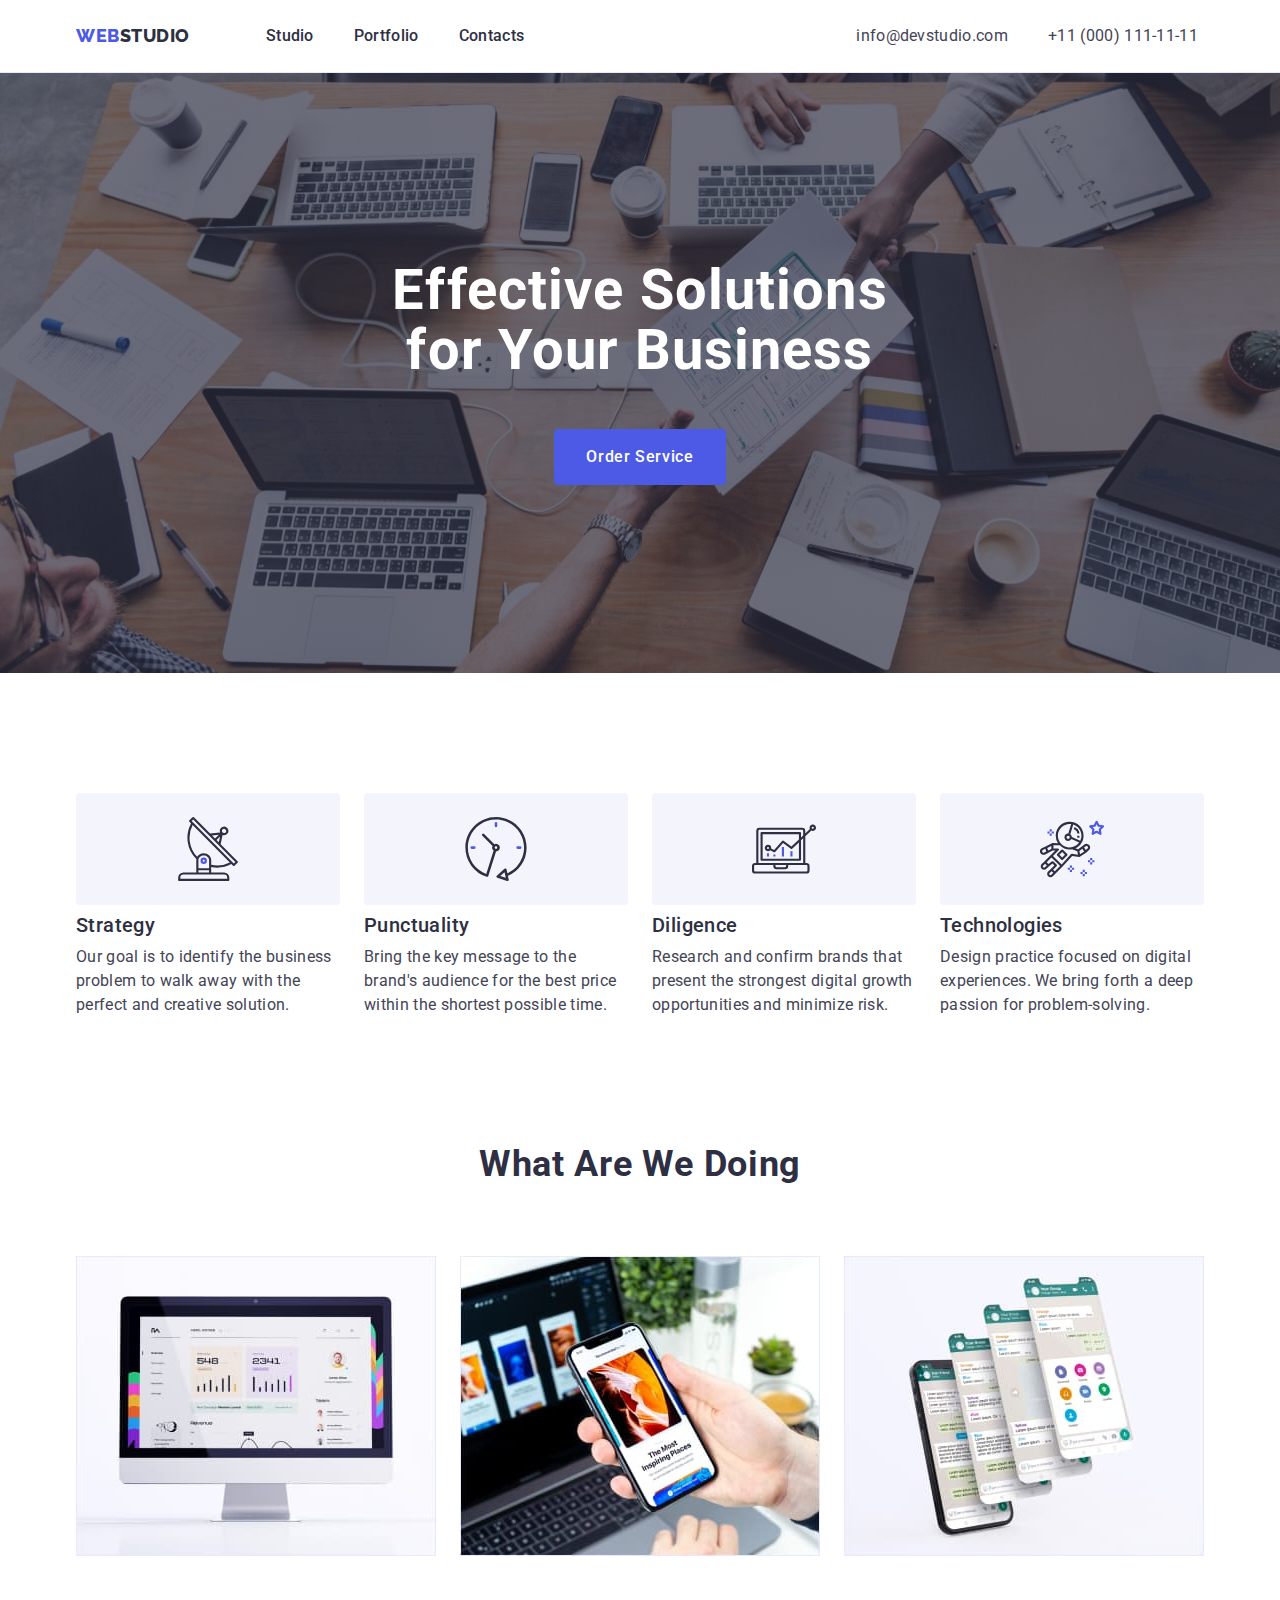
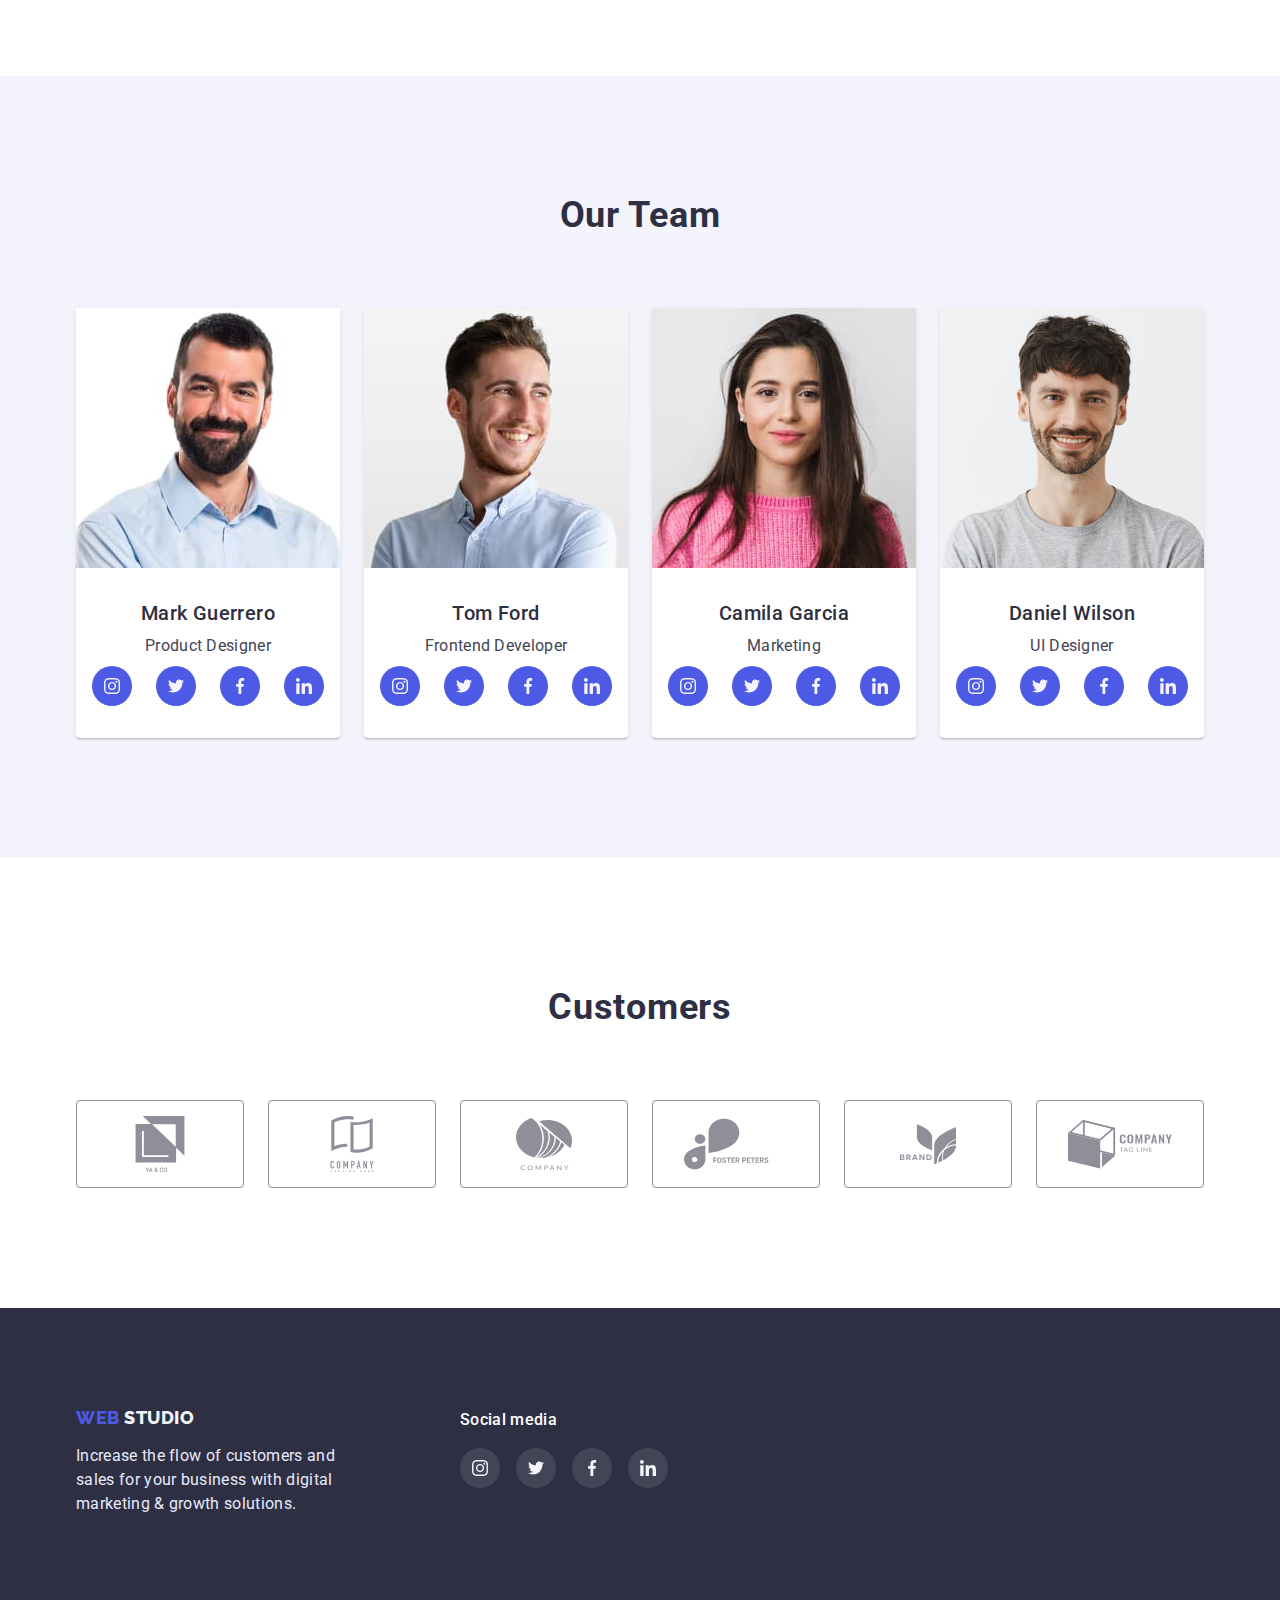
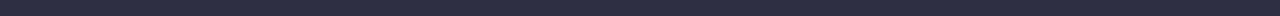
==== index.html @ ed2f0dbb "Add files via upload" ====
<!DOCTYPE html>
<html lang="en">
  <head>
    <meta charset="UTF-8" />
    <meta http-equiv="X-UA-Compatible" content="IE=edge" />
    <meta name="viewport" content="width=device-width, initial-scale=1.0" />
    <title>Document</title>
    <link rel="stylesheet" href="./css/modern-normalize.css" />
    <link rel="stylesheet" href="./css/styles.css" />
    <link
      href="https://fonts.googleapis.com/css2?family=Raleway:wght@800&family=Roboto:wght@400;500;700;900&display=swap"
      rel="stylesheet"
    />
  </head>

  <body>
    <header>
      <div class="container header-cont">
        <nav class="nav-header">
          <a href="./index.html" class="logo"
            ><span class="logo-web">Web</span
            ><span class="logo-studio">Studio</span></a
          >
          <ul class="stud-portf-con">
            <li><a href="./index.html" class="navigation">Studio </a></li>
            <li>
              <a href="./portfolio.html" class="navigation"> Portfolio</a>
            </li>
            <li><a href="" class="navigation"> Contacts</a></li>
          </ul>
        </nav>
        <address class="address-cont">
          <ul class="contacts-list">
            <li>
              <a href="mailto:info@devstudio.com" class="contacts">
                info@devstudio.com</a
              >
            </li>
            <li>
              <a href="tel:+110001111111" class="contacts">
                +11 (000) 111-11-11</a
              >
            </li>
          </ul>
        </address>
      </div>
    </header>
    <main>
      <!-- hero image-->
      <section class="section item">
        <div class="container">
          <h1 class="main-header">Effective Solutions for Your Business</h1>
          <button type="button" class="order" data-modal-open >Order Service</button>
        </div>
      </section>
      <!-- section 1-->
      <section class="section features">
        <div class="container">
          <h2 class="visually-hidden">Advanteges</h2>
          <ul class="advanteges-list">
            <li class="advanteges-item">
              <svg class="advanteges-svg">
                <use href="./images/icons.svg#icon-antenna-1"></use>
              </svg>
            </li>
            <li class="advanteges-item">
              <svg class="advanteges-svg">
                <use href="./images/icons.svg#icon-clock-1"></use>
              </svg>
            </li>
            <li class="advanteges-item">
              <svg class="advanteges-svg">
                <use href="./images/icons.svg#icon-diagram-1"></use>
              </svg>
            </li>
            <li class="advanteges-item">
              <svg class="advanteges-svg">
                <use href="./images/icons.svg#icon-astronaut-1"></use>
              </svg>
            </li>
          </ul>

          <ul class="advanteges-list">
            <li class="advanteges-li">
              <h3 class="advant-header">Strategy</h3>
              <p class="advant-text">
                Our goal is to identify the business problem to walk away with
                the perfect and creative solution.
              </p>
            </li>
            <li class="advanteges-li">
              <h3 class="advant-header">Punctuality</h3>
              <p class="advant-text">
                Bring the key message to the brand's audience for the best price
                within the shortest possible time.
              </p>
            </li>
            <li class="advanteges-li">
              <h3 class="advant-header">Diligence</h3>
              <p class="advant-text">
                Research and confirm brands that present the strongest digital
                growth opportunities and minimize risk.
              </p>
            </li>
            <li class="advanteges-li">
              <h3 class="advant-header">Technologies</h3>
              <p class="advant-text">
                Design practice focused on digital experiences. We bring forth a
                deep passion for problem-solving.
              </p>
            </li>
          </ul>
        </div>
      </section>
      <!-- section 2-->
      <section class="section process">
        <div class="container">
          <h2 class="header-proc">What Are We Doing</h2>
          <ul class="wp-img">
            <li class="img-wp">
              <img
                src="./images/rectangle71.jpg"
                alt="computer screen"
                width="360"
              />
            </li>
            <li class="img-phone">
              <img src="./images/rectang72.jpg" alt="phone" width="360" />
            </li>
            <li class="img-phone-lap">
              <img
                src="./images/rectangle73.jpg"
                alt="phone on the background of a laptop"
                width="360"
              />
            </li>
          </ul>
        </div>
      </section>
      <!-- section 3-->
      <section class="section team">
        <div class="container">
          <h2 class="header-team">Our Team</h2>
          <ul class="personal">
            <li class="worker">
              <img
                src="./images/img2.jpg"
                alt="Photo Mark Guerrero"
                width="264"
              />
              <div class="text-worker">
                <h3 class="name">Mark Guerrero</h3>
                <p class="position">Product Designer</p>
              </div>
              <ul class="social-list">
                <li class="social-item">
                  <a href="" class="social-link">
                    <svg class="sotial-svg">
                      <use href="./images/icons.svg#icon-instagram-2"></use>
                    </svg>
                  </a>
                </li>
                <li class="social-item">
                  <a href="" class="social-link"
                    ><svg class="sotial-svg">
                      <use href="./images/icons.svg#icon-twitter-1"></use>
                    </svg>
                  </a>
                </li>
                <li class="social-item">
                  <a href="" class="social-link">
                    <svg class="sotial-svg">
                      <use href="./images/icons.svg#icon-facebook-1"></use>
                    </svg>
                  </a>
                </li>
                <li class="social-item">
                  <a href="" class="social-link">
                    <svg class="sotial-svg">
                      <use href="./images/icons.svg#icon-linkedin-1"></use>
                    </svg>
                  </a>
                </li>
              </ul>
            </li>
            <li class="worker">
              <img src="./images/img3.jpg" alt="Photo Tom Ford" width="264" />
              <div class="text-worker">
                <h3 class="name">Tom Ford</h3>
                <p class="position">Frontend Developer</p>
              </div>

              <ul class="social-list">
                <li class="social-item">
                  <a href="" class="social-link">
                    <svg class="sotial-svg">
                      <use href="./images/icons.svg#icon-instagram-2"></use>
                    </svg>
                  </a>
                </li>
                <li class="social-item">
                  <a href="" class="social-link"
                    ><svg class="sotial-svg">
                      <use href="./images/icons.svg#icon-twitter-1"></use>
                    </svg>
                  </a>
                </li>
                <li class="social-item">
                  <a href="" class="social-link">
                    <svg class="sotial-svg">
                      <use href="./images/icons.svg#icon-facebook-1"></use>
                    </svg>
                  </a>
                </li>
                <li class="social-item">
                  <a href="" class="social-link">
                    <svg class="sotial-svg">
                      <use href="./images/icons.svg#icon-linkedin-1"></use>
                    </svg>
                  </a>
                </li>
              </ul>
            </li>
            <li class="worker">
              <img
                src="./images/img4.jpg"
                alt="Photo Camila Garcia"
                width="264"
              />
              <div class="text-worker">
                <h3 class="name">Camila Garcia</h3>
                <p class="position">Marketing</p>
              </div>
              <ul class="social-list">
                <li class="social-item">
                  <a href="" class="social-link">
                    <svg class="sotial-svg">
                      <use href="./images/icons.svg#icon-instagram-2"></use>
                    </svg>
                  </a>
                </li>
                <li class="social-item">
                  <a href="" class="social-link"
                    ><svg class="sotial-svg">
                      <use href="./images/icons.svg#icon-twitter-1"></use>
                    </svg>
                  </a>
                </li>
                <li class="social-item">
                  <a href="" class="social-link">
                    <svg class="sotial-svg">
                      <use href="./images/icons.svg#icon-facebook-1"></use>
                    </svg>
                  </a>
                </li>
                <li class="social-item">
                  <a href="" class="social-link">
                    <svg class="sotial-svg">
                      <use href="./images/icons.svg#icon-linkedin-1"></use>
                    </svg>
                  </a>
                </li>
              </ul>
            </li>
            <li class="worker">
              <img
                src="./images/img1.jpg"
                alt="Photo Daniel Wilson"
                width="264"
              />
              <div class="text-worker">
                <h3 class="name">Daniel Wilson</h3>
                <p class="position">UI Designer</p>
              </div>
              <ul class="social-list">
                <li class="social-item">
                  <a href="" class="social-link">
                    <svg class="sotial-svg">
                      <use href="./images/icons.svg#icon-instagram-2"></use>
                    </svg>
                  </a>
                </li>
                <li class="social-item">
                  <a href="" class="social-link"
                    ><svg class="sotial-svg">
                      <use href="./images/icons.svg#icon-twitter-1"></use>
                    </svg>
                  </a>
                </li>
                <li class="social-item">
                  <a href="" class="social-link">
                    <svg class="sotial-svg">
                      <use href="./images/icons.svg#icon-facebook-1"></use>
                    </svg>
                  </a>
                </li>
                <li class="social-item">
                  <a href="" class="social-link">
                    <svg class="sotial-svg">
                      <use href="./images/icons.svg#icon-linkedin-1"></use>
                    </svg>
                  </a>
                </li>
              </ul>
            </li>
          </ul>
        </div>
      </section>
      <!-- section 4-->
      <section class="section customers">
        <div class="container">
          <h2 class="header-customers">Customers</h2>
          <ul class="company-list">
            <li class="company-item">
              <a href="" class="company-link">
                <svg class="company-svg">
                  <use href="./images/icons.svg#icon-group"></use>
                </svg>
              </a>
            </li>
            <li class="company-item">
              <a href="" class="company-link">
                <svg class="company-svg">
                  <use href="./images/icons.svg#icon-group-1"></use>
                </svg>
              </a>
            </li>
            <li class="company-item">
              <a href="" class="company-link">
                <svg class="company-svg">
                  <use href="./images/icons.svg#icon-group-2"></use>
                </svg>
              </a>
            </li>
            <li class="company-item">
              <a href="" class="company-link">
                <svg class="company-svg">
                  <use href="./images/icons.svg#icon-group-6"></use>
                </svg>
              </a>
            </li>
            <li class="company-item">
              <a href="" class="company-link">
                <svg class="company-svg">
                  <use href="./images/icons.svg#icon-group-4"></use>
                </svg>
              </a>
            </li>
            <li class="company-item">
              <a href="" class="company-link">
                <svg class="company-svg">
                  <use href="./images/icons.svg#icon-group-7"></use>
                </svg>
              </a>
            </li>
          </ul>
        </div>
      </section>
    </main>
    <footer class="footer">
      <div class="container footer">
        <div class="logo-and-text">
          <a href="./index.html" class="logo-f"
            ><span class="logo-web-f"> Web</span
            ><span class="logo-studio-f"> Studio</span></a
          >
          <p class="text-f">
            Increase the flow of customers and sales for your business with
            digital marketing & growth solutions.
          </p>
        </div>
        <div class="div-social-list">
          <p class="text-social-media">Social media</p>
          <ul class="social-list-f">
            <li class="social-item-f">
              <a href="" class="social-link-f">
                <svg class="social-svg-f">
                  <use href="./images/icons.svg#icon-instagram-2"></use>
                </svg>
              </a>
            </li>
            <li class="social-item-f">
              <a href="" class="social-link-f"
                ><svg class="social-svg-f">
                  <use href="./images/icons.svg#icon-twitter-1"></use>
                </svg>
              </a>
            </li>
            <li class="social-item-f">
              <a href="" class="social-link-f">
                <svg class="social-svg-f">
                  <use href="./images/icons.svg#icon-facebook-1"></use>
                </svg>
              </a>
            </li>
            <li class="social-item-f">
              <a href="" class="social-link-f">
                <svg class="social-svg-f">
                  <use href="./images/icons.svg#icon-linkedin-1"></use>
                </svg>
              </a>
            </li>
          </ul>
        </div>
      </div>
    </footer>
    <div class="backdrop is-hidden" data-modal>
      <div class="modal">
        <button type="button" class="modal-close" data-modal-close><svg class="svg-modal-close"><use href="./images/icons.svg#icon-close-black-18dp-2-1"></use></svg></button>
      </div>
    </div>
    <script src="./js/modal.js"></script>
  </body>
</html>
---- css/styles.css ----
body {
  font-family: "Roboto", sans-serif;
  color: var(--dark);
  background: var(--white);
}
:root {
  --primary-brand: #4d5ae5;
  --pressed-state: #404bbf;
  --dark: #2e2f42;
  --success: #31d0aa;
  --text: #434455;
  --subtle-text: #8e8f99;
  --accent: #e7e9fc;
  --light: #f4f4fd;
  --modal-overlay: #2e2f42;
  --hero-background: #2e2f42;
  --white: #ffffff;
  --svg-grey: #8e8f99;
  --background-primary:#FCFCFC;
}
h1,
h2,
h3,
h4,
h5,
h6,
p,
ul {
  margin: 0;
  padding: 0;
}
img {
  display: block;
  max-width: 100%;
  height: auto;
}
.logo {
  font-family: "Raleway", sans-serif;
  font-weight: 800;
  font-size: 18px;
  line-height: 1.33;
  letter-spacing: 0.03em;
  text-transform: uppercase;
  text-decoration: none;
  margin-right: 76px;
  padding-top: 24px;
  padding-bottom: 24px;
}

.logo-web {
  color: var(--primary-brand);
}
.logo-studio {
  color: var(--dark);
}

.navigation {
  font-weight: 500;
  font-size: 16px;
  line-height: 1.5;
  letter-spacing: 0.02em;
  color: var(--dark);
  text-decoration: none;
  list-style: none;
  padding-bottom: 24px;
  padding-top: 24px;
  position: relative;
}
.navigation::after {
  content: "";
  width: 100%;
  height: 4px;
  background-color: var(--pressed-state);
  position: absolute;
  bottom: 0;
  left: 0;
  border-radius: 2px;
  opacity: 0;
}
.navigation:active:after {
  opacity: 1;
}
.stud-portf-con {
  display: flex;
  justify-content: flex-start;
  gap: 40px;
  text-decoration: none;
  list-style: none;
}
.stud-portf-con > li {
  padding-bottom: 24px;
  padding-top: 24px;
}
.navigation:active {
  color: var(--pressed-state);
}
.address-cont {
  display: flex;
  margin-left: 332px;
}
.contacts-list {
  list-style: none;
  display: flex;
  justify-content: flex-end;
  gap: 40px;
}

.contacts-list > li {
  padding-bottom: 24px;
  padding-top: 24px;
}
.contacts {
  font-weight: 400;
  font-size: 16px;
  line-height: 1.5;
  letter-spacing: 0.02em;
  color: var(--text);
  font-style: normal;
  text-decoration: none;
  padding-bottom: 24px;
  padding-top: 24px;
  position: relative;
}
.contacts:active {
  color: var(--pressed-state);
}

.contacts::after {
  content: "";
  width: 100%;
  height: 4px;
  background-color: var(--pressed-state);
  position: absolute;
  bottom: 0;
  left: 0;
  border-radius: 2px;
  opacity: 0;
}
.contacts:active:after {
  opacity: 1;
}

.main-header {
  margin: 0 auto;
  font-size: 56px;
  line-height: 1.07;
  letter-spacing: 0.02em;
  color: var(--white);
  width: 550px;
  text-align: center;
  margin-bottom: 48px;
}
.order {
  background: var(--primary-brand);
  border-radius: 4px;
  font-weight: 500;
  font-size: 16px;
  letter-spacing: 0.04em;
  line-height: 1.5;
  color: var(--white);
  text-align: center;
  margin: 0 auto;
  border: none;
  padding: 16px 32px;
  display: flex;
  align-items: center;
  transition-property: background;
  transition-duration: 250ms;
  transition-timing-function: cubic-bezier(0.4, 0, 0.2, 1);
}
.order:hover,
.order:focus {
  background: var(--pressed-state);
}
.advanteges-list,
.wp-img,
.portolio-butt,
.personal {
  list-style: none;
  display: flex;
  justify-content: center;
  gap: 24px;
}

.advant-header {
  font-weight: 500;
  font-size: 20px;
  line-height: 1.2;
  letter-spacing: 0.02em;
  color: var(--dark);
  margin-bottom: 8px;
}
.advant-text {
  flex-basis: calc((100% - 3 * 24px) / 4);
  font-weight: 400;
  font-size: 16px;
  line-height: 1.5;
  letter-spacing: 0.02em;
  color: var(--text);
}
.advanteges-li {
  flex-basis: calc((100% - 3 * 24px) / 4);
  max-width: 264px;
}
.header-proc,
.header-team {
  font-weight: 700;
  font-size: 36px;
  line-height: 1.1;
  letter-spacing: 0.02em;
  color: var();
  text-align: center;
  margin-bottom: 72px;
}
.name {
  font-weight: 500;
  font-size: 20px;
  line-height: 1.3;
  letter-spacing: 0.02em;
  text-align: center;
  margin-bottom: 8px;
}
.position {
  font-weight: 400;
  font-size: 16px;
  line-height: 1.5;
  letter-spacing: 0.02em;
  color: var(--text);
  text-align: center;
}
.text-worker {
  padding-top: 32px;
  margin-bottom: 8px;
}
ul.personal > li {
  background: var(--white);
  flex-basis: calc((100% - 3 * 24px) / 4);
  max-width: 264px;
  border-radius: 0px 0px 4px 4px;
  box-shadow: 0px 1px 6px rgba(46, 47, 66, 0.08),
    0px 1px 1px rgba(46, 47, 66, 0.16), 0px 2px 1px rgba(46, 47, 66, 0.08);
}

.footer {
  background-color: var(--dark);
  padding-top: 100px;
  padding-bottom: 100px;
}
.logo-f {
  font-family: "Raleway", sans-serif;
  font-weight: 800;
  font-size: 18px;
  line-height: 1.16;
  letter-spacing: 0.03em;
  text-transform: uppercase;
  text-decoration: none;
}
.logo-web-f {
  color: var(--primary-brand);
}
.logo-studio-f {
  color: var(--light);
}
.text-f {
  font-weight: 400;
  font-size: 16px;
  line-height: 1.5;
  letter-spacing: 0.02em;
  color: var(--accent);
  width: 264px;
  margin-top: 16px;
}
.butt {
  font-weight: 500;
  font-size: 16px;
  line-height: 1.5;
  letter-spacing: 0.04em;
  color: var(--primary-brand);
  background: var(--light);
  border: 1px solid #e7e9fc;
  border-radius: 4px;
  text-align: center;
  color: var(--primary-brand);
  padding: 12px 24px;
}

.header-portfolio {
  font-weight: 500;
  font-size: 20px;
  line-height: 1.2;
  letter-spacing: 0.02em;
  color: var(--dark);
  margin-bottom: 8px;
}
.text-portfolio {
  font-weight: 400;
  font-size: 16px;
  line-height: 1.5;
  letter-spacing: 0.02em;
  color: var(--text);
}
.visually-hidden {
  position: absolute;
  width: 1px;
  height: 1px;
  margin: -1px;
  border: 0;
  padding: 0;
  white-space: nowrap;
  clip-path: inset(100%);
  clip: rect(0 0 0 0);
  overflow: hidden;
}
.container {
  max-width: 1158px;
  margin: 0 auto;
  padding: 0 15px;
}
.container.header-cont {
  display: flex;
}
.nav-header {
  display: flex;
  justify-content: flex-start;
}
header {
  border-bottom: 1px solid #e7e9fc;
}
.section.process {
  padding-bottom: 120px;
}
.section.item {
  padding-top: 188px;
  padding-bottom: 188px;
  background-color: var(--hero-background);
  background-image: linear-gradient(
      rgba(46, 47, 66, 0.7),
      rgba(46, 47, 66, 0.7)
    ),
    url("../images/peopleoffice.jpg");
  background-size: cover;
  background-repeat: no-repeat;
  max-width: 1440px;
  margin: 0 auto;
}
.section.features {
  padding-top: 120px;
  padding-bottom: 120px;
}
.section.butt-project {
  padding-top: 96px;
  padding-bottom: 120px;
}
.section.team {
  padding-top: 120px;
  padding-bottom: 120px;
  background-color: var(--light);
}

.li-project {
  box-sizing: border-box;
  background: var(--white);
  flex-basis: calc((100% - 2 * 24px) / 3);
}
.row {
  flex-wrap: wrap;
  list-style: none;
  display: flex;
  gap: 48px 24px;
}

.portolio-butt {
  margin-bottom: 72px;
}
.row-text {
  padding-top: 32px;
  padding-bottom: 32px;
  padding-left: 16px;
  border-left: 1px solid #e7e9fc;
  border-right: 1px solid #e7e9fc;
  border-bottom: 1px solid #e7e9fc;
  max-width: 360px;
}
button:hover {
  cursor: pointer;
}
.butt:hover,
.butt:focus {
  box-shadow: 0px 3px 1px rgba(0, 0, 0, 0.1), 0px 2px 1px rgba(0, 0, 0, 0.08),
    0px 2px 2px rgba(0, 0, 0, 0.12);
  transition-property: box-shadow, background-color, color;
  transition-duration: 250ms;
  transition-timing-function: cubic-bezier(0.4, 0, 0.2, 1);
  background-color: var(--pressed-state);
  color: var(--white);
}
.advanteges-list {
  list-style: none;
  display: flex;
  margin-bottom: 8px;
}
.advanteges-item {
  background: var(--light);
  border-radius: 4px;
  flex-basis: calc((100% - 3 * 24px) / 4);
  height: 112px;
  display: flex;
  justify-content: center;
  align-items: center;
}
.advanteges-svg {
  width: 64px;
  height: 64px;
}

.social-list {
  list-style: none;
  display: flex;
  gap: 24px;
  justify-content: center;
}
.social-item {
  background-color: var(--primary-brand);
  width: 40px;
  height: 40px;
  border-radius: 50%;
}
.social-link {
  width: 100%;
  border-radius: 50%;
  height: 100%;
  display: flex;
  justify-content: center;
  align-items: center;
  transition-property: background-color;
  transition-duration: 250ms;
  transition-timing-function: cubic-bezier(0.4, 0, 0.2, 1);
}

.social-link:hover,
.social-link:focus {
  background-color: var(--pressed-state);
  border-radius: 50%;
}
.sotial-svg {
  width: 16px;
  height: 16px;
}
.worker {
  padding-bottom: 32px;
}

.company-list {
  list-style: none;
  display: flex;
  gap: 24px;
  justify-content: center;
}
.company-item {
  flex-basis: calc((100% - 5 * 24px) / 6);
  height: 88px;
}
.company-link:hover,
.company-link:focus {
  border: 1px solid var(--pressed-state);
  border-radius: 4px;
  color: var(--pressed-state);
}
.company-link {
  width: 100%;
  height: 100%;
  display: flex;
  justify-content: center;
  align-items: center;
  border: 1px solid var(--subtle-text);
  border-radius: 4px;
  color: var(--svg-grey);
  transition-property: color, border;
  transition-duration: 250ms;
  transition-timing-function: cubic-bezier(0.4, 0, 0.2, 1);
}
.company-svg {
  width: 104px;
  height: 56px;
  fill: currentColor;
}

.header-customers {
  font-weight: 700;
  font-size: 36px;
  line-height: 1.1;
  text-align: center;
  letter-spacing: 0.02em;
  text-transform: capitalize;
  color: var(--dark);
  margin-bottom: 72px;
}
.section.customers {
  padding-top: 130px;
  padding-bottom: 120px;
}
.text-social-media {
  font-weight: 500;
  font-size: 16px;
  line-height: 1.5;
  letter-spacing: 0.02em;
  color: var(--white);
  margin-bottom: 16px;
}
.social-list-f {
  list-style: none;
  display: flex;
  gap: 16px;
}
.social-item-f {
  width: 40px;
  height: 40px;
}
.social-link-f:focus,
.social-link-f:hover {
  background-color: var(--success);
  border-radius: 50%;
}
.social-link-f {
  width: 100%;
  height: 100%;
  display: flex;
  justify-content: center;
  align-items: center;
  background-color: rgba(255, 255, 255, 0.1);
  border-radius: 50%;
  transition-property: background-color;
  transition-duration: 250ms;
  transition-timing-function: cubic-bezier(0.4, 0, 0.2, 1);
}
.social-svg-f {
  width: 16px;
  height: 16px;
}
.container.footer {
  display: flex;
}
.logo-and-text {
  margin-right: 120px;
}
.project-link {
  width: 100%;
  height: 100%;
  display: inline-block;
  text-decoration: none;
  transition-property: box-shadow;
  transition-duration: 250ms;
  transition-timing-function: cubic-bezier(0.4, 0, 0.2, 1);
}
.project-link:hover,
.project-link:focus {
  box-shadow: 0px 1px 6px rgba(46, 47, 66, 0.08),
    0px 1px 1px rgba(46, 47, 66, 0.16), 0px 2px 1px rgba(46, 47, 66, 0.08);
}
.card-animation {
  position: absolute;
  width: 100%;
  height: 300px;
  top: 0;
  left: 0;
  background: var(--primary-brand);
  background-blend-mode: soft-light;
  mix-blend-mode: normal;
  padding: 40px 32px 164px 32px;
  transform: translateY(100%);
  transition: transform 250ms;
}
.li-project:hover .card-animation {
  transform: translateY(0);
}
.card-div {
  position: relative;
  overflow: hidden;
}

.text-animation {
  font-weight: 400;
  font-size: 16px;
  line-height: 24px;
  letter-spacing: 0.02em;
  color: var(--light);
}
.svg-modal-close{
  width: 8px;
  height: 8px;
}
/* Modal*/

.backdrop{
position: fixed;
top: 0;
left: 0;
right: 0;
bottom: 0;
background-color: rgba(46, 47, 66, 0.4);
display: flex;
align-items: center;
justify-content:center;
padding: 13px 0;
transition: opacity 500ms, visibility 500ms;

}
.backdrop.is-hidden .modal{
  transform: scale(0);
}
.modal{
  width: 100%;
  height: 100%;
  max-width: 408px;
  max-height: 576px;
  background-color:var(--background-primary);
  box-shadow: 0px 1px 1px rgba(0, 0, 0, 0.14), 0px 1px 3px rgba(0, 0, 0, 0.12), 0px 2px 1px rgba(0, 0, 0, 0.2);
 border-radius: 4px;
 overflow: auto;
 position: relative;
 transition: transform 300ms;
}
.modal-close{
  position: absolute;
  right: 24px;
  top: 24px;
  border: 1px solid rgba(0, 0, 0, 0.1);
  background-color: var(--accent);
  border-radius: 50%;
  width: 24px;
  height: 24px;
  display: flex;
  justify-content: center;
  align-items: center;
}
.backdrop.is-hidden{
  visibility: hidden;
  opacity: 0;
  pointer-events: none;
}
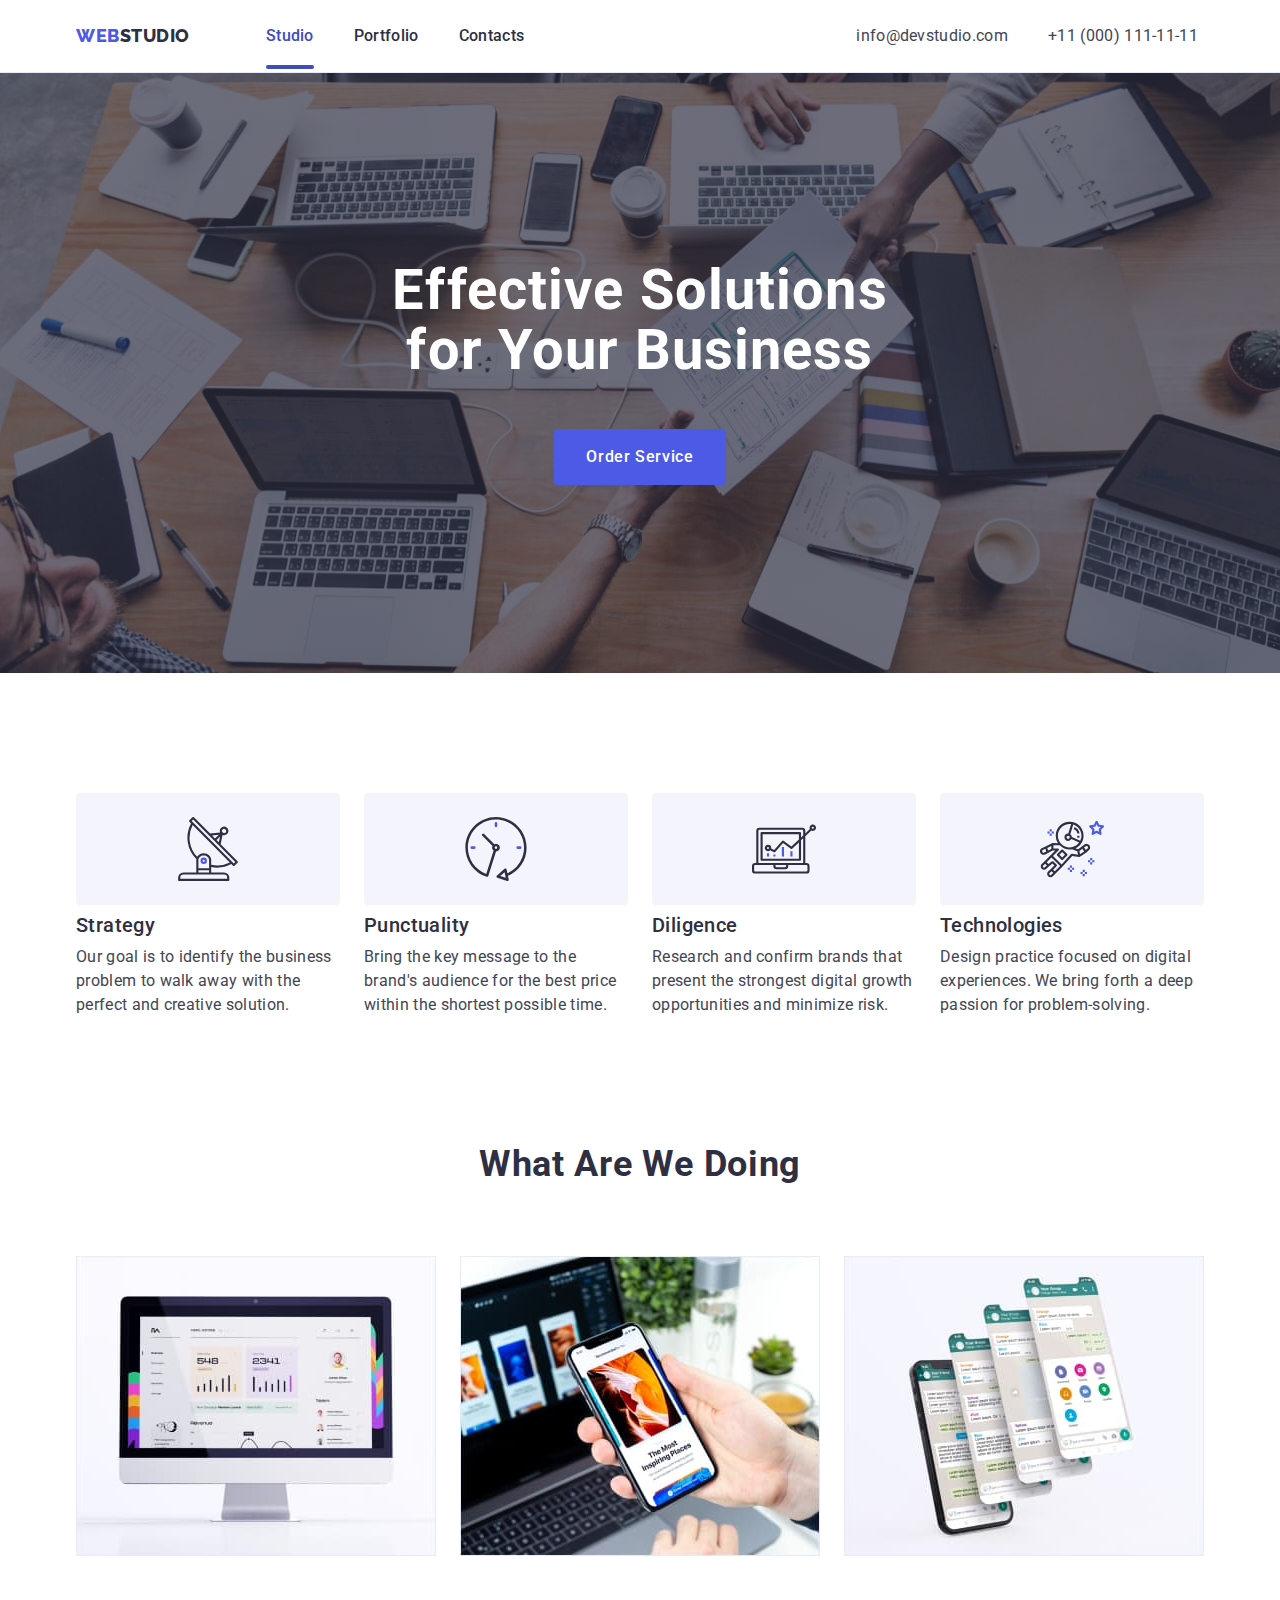
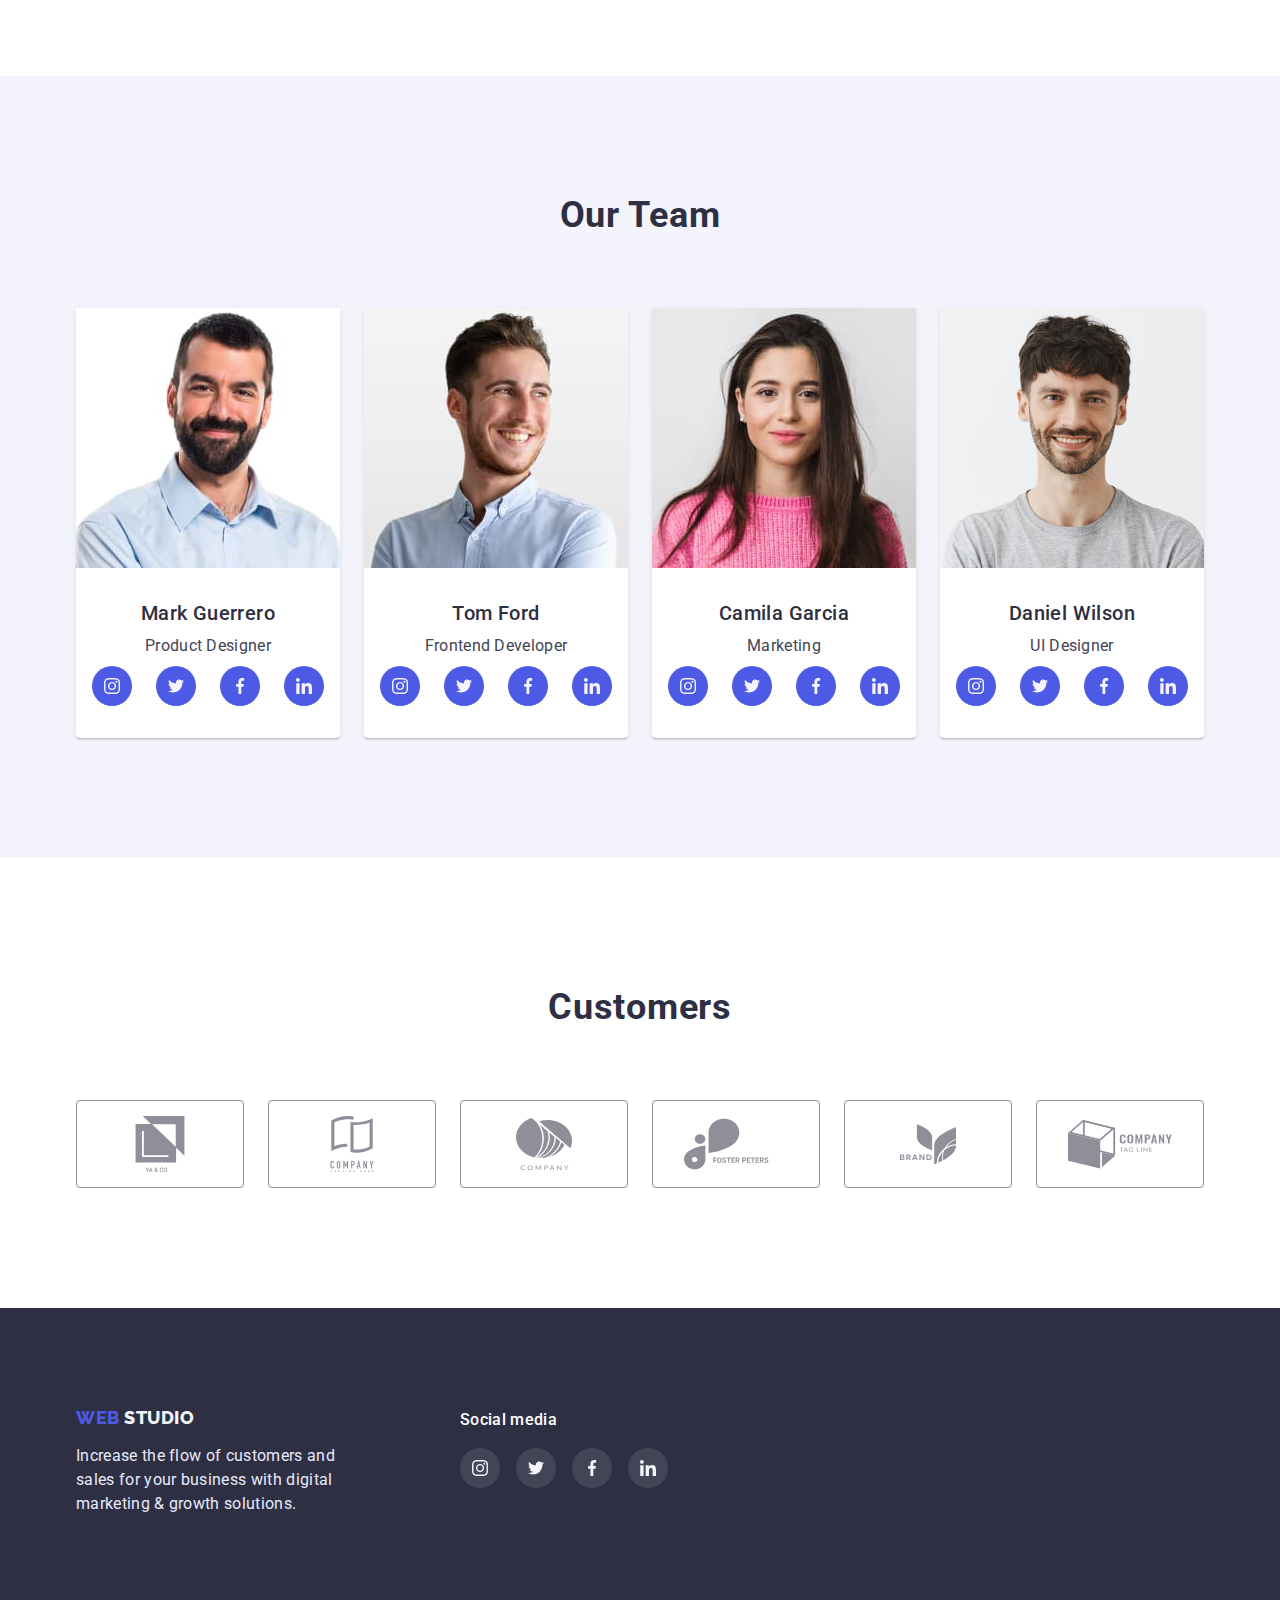
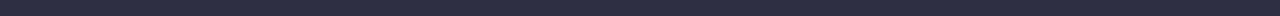
==== commit 43e49934: "Add files via upload" ====
--- a/index.html
+++ b/index.html
@@ -4,7 +4,7 @@
     <meta charset="UTF-8" />
     <meta http-equiv="X-UA-Compatible" content="IE=edge" />
     <meta name="viewport" content="width=device-width, initial-scale=1.0" />
-    <title>Document</title>
+    <title>WebStudio</title>
     <link rel="stylesheet" href="./css/modern-normalize.css" />
     <link rel="stylesheet" href="./css/styles.css" />
     <link
@@ -22,7 +22,9 @@
             ><span class="logo-studio">Studio</span></a
           >
           <ul class="stud-portf-con">
-            <li><a href="./index.html" class="navigation">Studio </a></li>
+            <li>
+              <a href="./index.html" class="navigation studio">Studio </a>
+            </li>
             <li>
               <a href="./portfolio.html" class="navigation"> Portfolio</a>
             </li>
@@ -50,7 +52,9 @@
       <section class="section item">
         <div class="container">
           <h1 class="main-header">Effective Solutions for Your Business</h1>
-          <button type="button" class="order" data-modal-open >Order Service</button>
+          <button type="button" class="order" data-modal-open>
+            Order Service
+          </button>
         </div>
       </section>
       <!-- section 1-->
@@ -150,9 +154,8 @@
               />
               <div class="text-worker">
                 <h3 class="name">Mark Guerrero</h3>
-                <p class="position">Product Designer</p>
-              </div>
-              <ul class="social-list">
+                <p class="position">Product Designer</p> 
+                <ul class="social-list">
                 <li class="social-item">
                   <a href="" class="social-link">
                     <svg class="sotial-svg">
@@ -182,15 +185,15 @@
                   </a>
                 </li>
               </ul>
+              </div>
+             
             </li>
             <li class="worker">
               <img src="./images/img3.jpg" alt="Photo Tom Ford" width="264" />
               <div class="text-worker">
                 <h3 class="name">Tom Ford</h3>
-                <p class="position">Frontend Developer</p>
-              </div>
-
-              <ul class="social-list">
+                <p class="position">Frontend Developer</p> 
+                <ul class="social-list">
                 <li class="social-item">
                   <a href="" class="social-link">
                     <svg class="sotial-svg">
@@ -220,6 +223,9 @@
                   </a>
                 </li>
               </ul>
+              </div>
+
+             
             </li>
             <li class="worker">
               <img
@@ -230,8 +236,7 @@
               <div class="text-worker">
                 <h3 class="name">Camila Garcia</h3>
                 <p class="position">Marketing</p>
-              </div>
-              <ul class="social-list">
+                <ul class="social-list">
                 <li class="social-item">
                   <a href="" class="social-link">
                     <svg class="sotial-svg">
@@ -261,6 +266,8 @@
                   </a>
                 </li>
               </ul>
+              </div>
+              
             </li>
             <li class="worker">
               <img
@@ -271,8 +278,7 @@
               <div class="text-worker">
                 <h3 class="name">Daniel Wilson</h3>
                 <p class="position">UI Designer</p>
-              </div>
-              <ul class="social-list">
+                <ul class="social-list">
                 <li class="social-item">
                   <a href="" class="social-link">
                     <svg class="sotial-svg">
@@ -302,6 +308,8 @@
                   </a>
                 </li>
               </ul>
+              </div>
+              
             </li>
           </ul>
         </div>
@@ -406,7 +414,11 @@
     </footer>
     <div class="backdrop is-hidden" data-modal>
       <div class="modal">
-        <button type="button" class="modal-close" data-modal-close><svg class="svg-modal-close"><use href="./images/icons.svg#icon-close-black-18dp-2-1"></use></svg></button>
+        <button type="button" class="modal-close" data-modal-close>
+          <svg class="svg-modal-close">
+            <use href="./images/icons.svg#icon-close-black-18dp-2-1"></use>
+          </svg>
+        </button>
       </div>
     </div>
     <script src="./js/modal.js"></script>
--- a/css/styles.css
+++ b/css/styles.css
@@ -16,7 +16,7 @@
   --hero-background: #2e2f42;
   --white: #ffffff;
   --svg-grey: #8e8f99;
-  --background-primary:#FCFCFC;
+  --background-primary: #fcfcfc;
 }
 h1,
 h2,
@@ -65,8 +65,19 @@
   padding-bottom: 24px;
   padding-top: 24px;
   position: relative;
-}
-.navigation::after {
+  transition-property: color;
+  transition-duration: 250ms;
+  transition-timing-function: cubic-bezier(0.4, 0, 0.2, 1);
+
+}
+.navigation:hover,
+.navigation:focus {
+  color: var(--pressed-state);
+}
+.navigation.studio {
+  color: var(--pressed-state);
+}
+.navigation.studio::after {
   content: "";
   width: 100%;
   height: 4px;
@@ -75,9 +86,20 @@
   bottom: 0;
   left: 0;
   border-radius: 2px;
-  opacity: 0;
-}
-.navigation:active:after {
+  opacity: 1;
+}
+.navigation.portfolio {
+  color: var(--pressed-state);
+}
+.navigation.portfolio::after {
+  content: "";
+  width: 100%;
+  height: 4px;
+  background-color: var(--pressed-state);
+  position: absolute;
+  bottom: 0;
+  left: 0;
+  border-radius: 2px;
   opacity: 1;
 }
 .stud-portf-con {
@@ -120,26 +142,14 @@
   padding-bottom: 24px;
   padding-top: 24px;
   position: relative;
-}
-.contacts:active {
+  transition-property: color;
+  transition-duration: 250ms;
+  transition-timing-function: cubic-bezier(0.4, 0, 0.2, 1);
+}
+.contacts:hover,
+.contacts:focus {
   color: var(--pressed-state);
 }
-
-.contacts::after {
-  content: "";
-  width: 100%;
-  height: 4px;
-  background-color: var(--pressed-state);
-  position: absolute;
-  bottom: 0;
-  left: 0;
-  border-radius: 2px;
-  opacity: 0;
-}
-.contacts:active:after {
-  opacity: 1;
-}
-
 .main-header {
   margin: 0 auto;
   font-size: 56px;
@@ -227,10 +237,11 @@
   letter-spacing: 0.02em;
   color: var(--text);
   text-align: center;
+  margin-bottom: 8px;
 }
 .text-worker {
   padding-top: 32px;
-  margin-bottom: 8px;
+  padding-bottom: 32px;
 }
 ul.personal > li {
   background: var(--white);
@@ -282,6 +293,9 @@
   text-align: center;
   color: var(--primary-brand);
   padding: 12px 24px;
+  transition-property: box-shadow, background-color, color;
+  transition-duration: 250ms;
+  transition-timing-function: cubic-bezier(0.4, 0, 0.2, 1);
 }
 
 .header-portfolio {
@@ -388,9 +402,6 @@
 .butt:focus {
   box-shadow: 0px 3px 1px rgba(0, 0, 0, 0.1), 0px 2px 1px rgba(0, 0, 0, 0.08),
     0px 2px 2px rgba(0, 0, 0, 0.12);
-  transition-property: box-shadow, background-color, color;
-  transition-duration: 250ms;
-  transition-timing-function: cubic-bezier(0.4, 0, 0.2, 1);
   background-color: var(--pressed-state);
   color: var(--white);
 }
@@ -440,15 +451,12 @@
 .social-link:hover,
 .social-link:focus {
   background-color: var(--pressed-state);
-  border-radius: 50%;
+
 }
 .sotial-svg {
   width: 16px;
   height: 16px;
 }
-.worker {
-  padding-bottom: 32px;
-}
 
 .company-list {
   list-style: none;
@@ -458,12 +466,11 @@
 }
 .company-item {
   flex-basis: calc((100% - 5 * 24px) / 6);
-  height: 88px;
+  height: 88px; 
 }
 .company-link:hover,
 .company-link:focus {
   border: 1px solid var(--pressed-state);
-  border-radius: 4px;
   color: var(--pressed-state);
 }
 .company-link {
@@ -519,7 +526,6 @@
 .social-link-f:focus,
 .social-link-f:hover {
   background-color: var(--success);
-  border-radius: 50%;
 }
 .social-link-f {
   width: 100%;
@@ -585,42 +591,42 @@
   letter-spacing: 0.02em;
   color: var(--light);
 }
-.svg-modal-close{
+.svg-modal-close {
   width: 8px;
   height: 8px;
 }
 /* Modal*/
 
-.backdrop{
-position: fixed;
-top: 0;
-left: 0;
-right: 0;
-bottom: 0;
-background-color: rgba(46, 47, 66, 0.4);
-display: flex;
-align-items: center;
-justify-content:center;
-padding: 13px 0;
-transition: opacity 500ms, visibility 500ms;
-
-}
-.backdrop.is-hidden .modal{
+.backdrop {
+  position: fixed;
+  top: 0;
+  left: 0;
+  right: 0;
+  bottom: 0;
+  background-color: rgba(46, 47, 66, 0.4);
+  display: flex;
+  align-items: center;
+  justify-content: center;
+  padding: 13px 0;
+  transition: opacity 500ms, visibility 500ms;
+}
+.backdrop.is-hidden .modal {
   transform: scale(0);
 }
-.modal{
+.modal {
   width: 100%;
   height: 100%;
   max-width: 408px;
   max-height: 576px;
-  background-color:var(--background-primary);
-  box-shadow: 0px 1px 1px rgba(0, 0, 0, 0.14), 0px 1px 3px rgba(0, 0, 0, 0.12), 0px 2px 1px rgba(0, 0, 0, 0.2);
- border-radius: 4px;
- overflow: auto;
- position: relative;
- transition: transform 300ms;
-}
-.modal-close{
+  background-color: var(--background-primary);
+  box-shadow: 0px 1px 1px rgba(0, 0, 0, 0.14), 0px 1px 3px rgba(0, 0, 0, 0.12),
+    0px 2px 1px rgba(0, 0, 0, 0.2);
+  border-radius: 4px;
+  overflow: auto;
+  position: relative;
+  transition: transform 300ms;
+}
+.modal-close {
   position: absolute;
   right: 24px;
   top: 24px;
@@ -633,8 +639,13 @@
   justify-content: center;
   align-items: center;
 }
-.backdrop.is-hidden{
+.modal-close:active{
+  background-color:var(--pressed-state) ;
+  fill: var(--white);
+}
+
+.backdrop.is-hidden {
   visibility: hidden;
   opacity: 0;
   pointer-events: none;
-}+}
